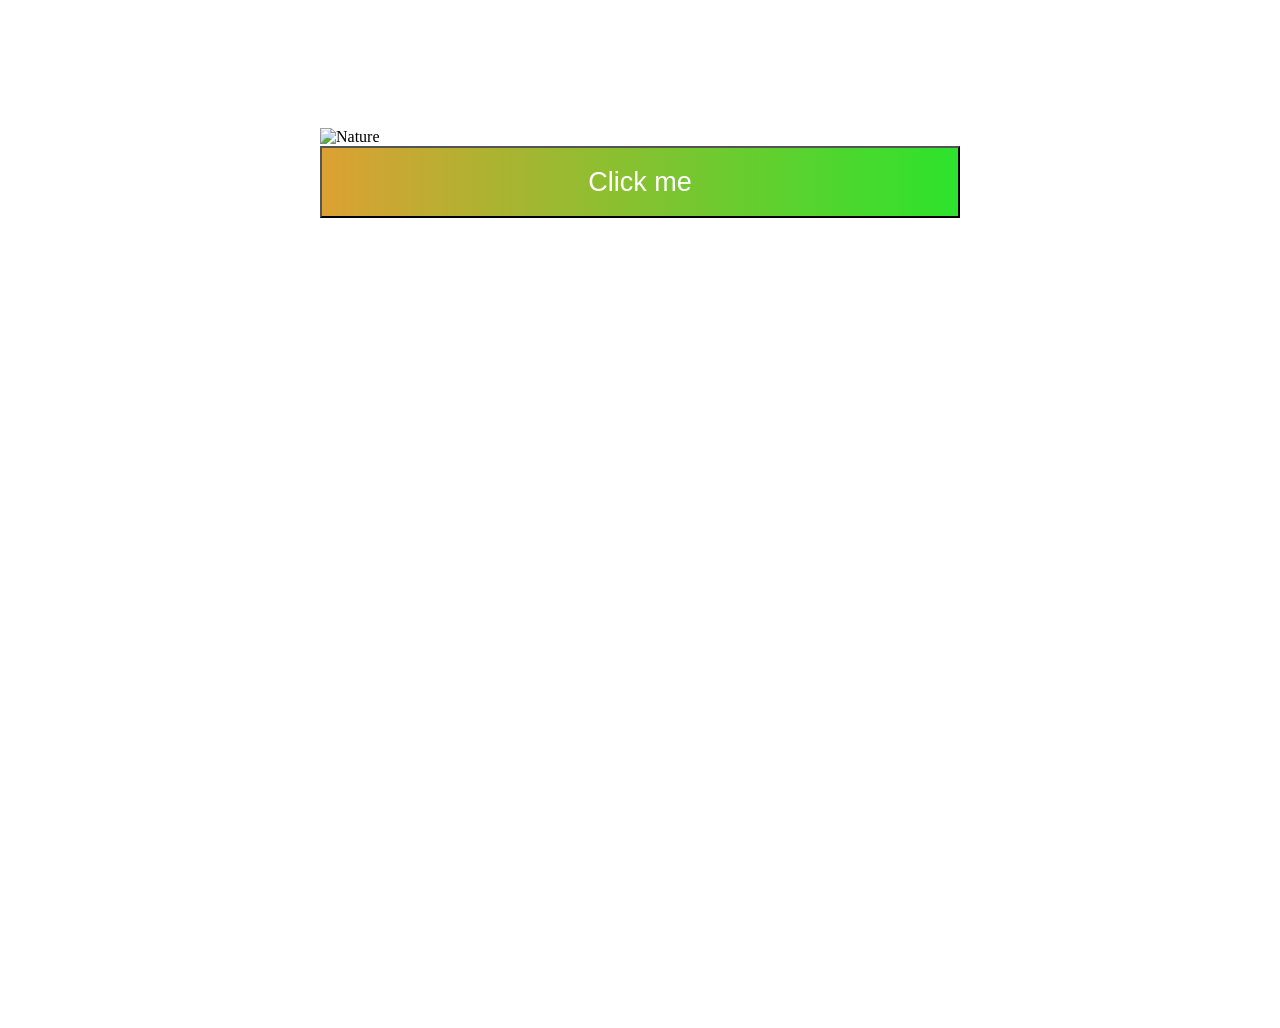
==== index.html @ 2e07361d "Add files via upload" ====
<!DOCTYPE html>
<html lang="en">
<head>
    <meta charset="UTF-8">
    <meta name="viewport" content="width=device-width, initial-scale=1.0">
    <title>Document</title>
    <link rel="stylesheet" href="style.css">
</head>
<body>
    <div class="image">
        <img src="nature.jpg" alt="Nature">
        <button>Click me</button>

    </div>
</body>
</html>
---- style.css ----
*{
    margin: 0;
    padding: 0;
    box-sizing: border-box;
}
body{
    width: 100vw;
    height: 100vh;
    margin: 0;
}
.image{
    margin-left: 25%;
    margin-right: 25%;
    margin-bottom: 10%;
    margin-top: 10%;

}
.image img{
    width: 100%;
}
button{
    background: linear-gradient(to right, rgb(220, 161, 51), rgb(45, 227, 45));
    color: white;
    font-size: 3vh;
    width: 100%;
    height: 8vh;
}
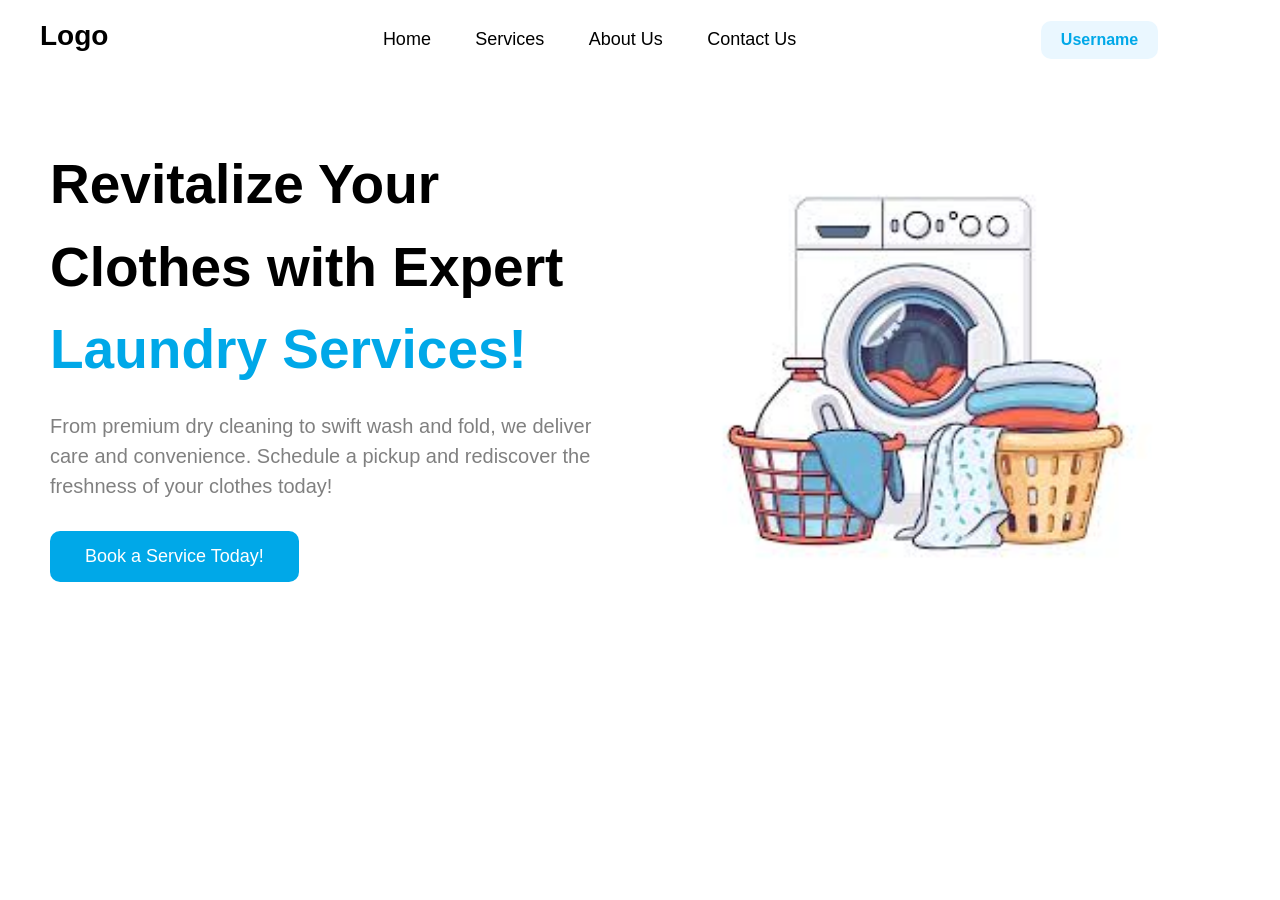
==== commit c60adaa1: "Add files via upload" ====
--- a/index.html
+++ b/index.html
@@ -1,16 +1,51 @@
 <!DOCTYPE html>
-<html lang="en">
+<html>
 <head>
-    <meta charset="UTF-8">
-    <meta name="viewport" content="width=device-width, initial-scale=1.0">
-    <title>Document</title>
+    <title>Laundry Service</title>
     <link rel="stylesheet" href="style.css">
 </head>
 <body>
-    <div class="image">
-        <img src="nature.jpg" alt="Nature">
-        <button>Click me</button>
+
+    
+    <div class="navbar">
+
+        <div class="logo">Logo</div>
+
+        <ul class="menu">
+            <li><a href="#">Home</a></li>
+            <li><a href="#">Services</a></li>
+            <li><a href="#">About Us</a></li>
+            <li><a href="#">Contact Us</a></li>
+        </ul>
+
+        <div class="username">Username</div>
 
     </div>
+
+    
+    <div class="hero">
+
+        <div class="left">
+            <h1>
+                Revitalize Your <br>
+                Clothes with Expert <br>
+                <span>Laundry Services!</span>
+            </h1>
+
+            <p>
+                From premium dry cleaning to swift wash and fold,
+                we deliver care and convenience. Schedule a pickup
+                and rediscover the freshness of your clothes today!
+            </p>
+
+            <button>Book a Service Today!</button>
+        </div>
+
+        <div class="right">
+            <img src="image.jpg" alt="Laundry Image">
+        </div>
+
+    </div>
+
 </body>
 </html>
--- a/style.css
+++ b/style.css
@@ -1,27 +1,96 @@
 *{
-    margin: 0;
-    padding: 0;
-    box-sizing: border-box;
+    margin:0;
+    padding:0;
+    box-sizing:border-box;
+    font-family:Arial, sans-serif;
 }
-body{
-    width: 100vw;
-    height: 100vh;
-    margin: 0;
+
+
+.navbar{
+    width:100%;
+    padding:20px 40px;
 }
-.image{
-    margin-left: 25%;
-    margin-right: 25%;
-    margin-bottom: 10%;
-    margin-top: 10%;
 
+.logo{
+    display:inline-block;
+    font-size:28px;
+    font-weight:bold;
 }
-.image img{
-    width: 100%;
+
+.menu{
+    display:inline-block;
+    margin-left:250px;
 }
-button{
-    background: linear-gradient(to right, rgb(220, 161, 51), rgb(45, 227, 45));
-    color: white;
-    font-size: 3vh;
-    width: 100%;
-    height: 8vh;
+
+.menu li{
+    display:inline-block;
+    margin:0 20px;
+}
+
+.menu li a{
+    text-decoration:none;
+    color:black;
+    font-size:18px;
+    
+}
+.menu > li > a:hover{
+    color: blue;
+}
+
+
+.username{
+    display:inline-block;
+    margin-left:220px;
+    background:#eaf7ff;
+    padding:10px 20px;
+    border-radius:10px;
+    color:#00a8e8;
+    font-weight:bold;
+}
+
+
+.hero{
+    width:100%;
+    height:85vh;
+    padding:50px;
+}
+
+.left,.right{
+    display:inline-block;
+    width:49%;
+    vertical-align:middle;
+}
+
+.left h1{
+    font-size:55px;
+    line-height:1.5;
+}
+
+.left span{
+    color:#00a8e8;
+}
+
+.left p{
+    margin-top:20px;
+    color:gray;
+    font-size:20px;
+    line-height:1.5;
+}
+
+.left button{
+    margin-top:30px;
+    padding:15px 35px;
+    background:#00a8e8;
+    color:white;
+    border:none;
+    border-radius:10px;
+    font-size:18px;
+}
+
+.right{
+    text-align:center;
+}
+
+.right img{
+    width:80%;
 }
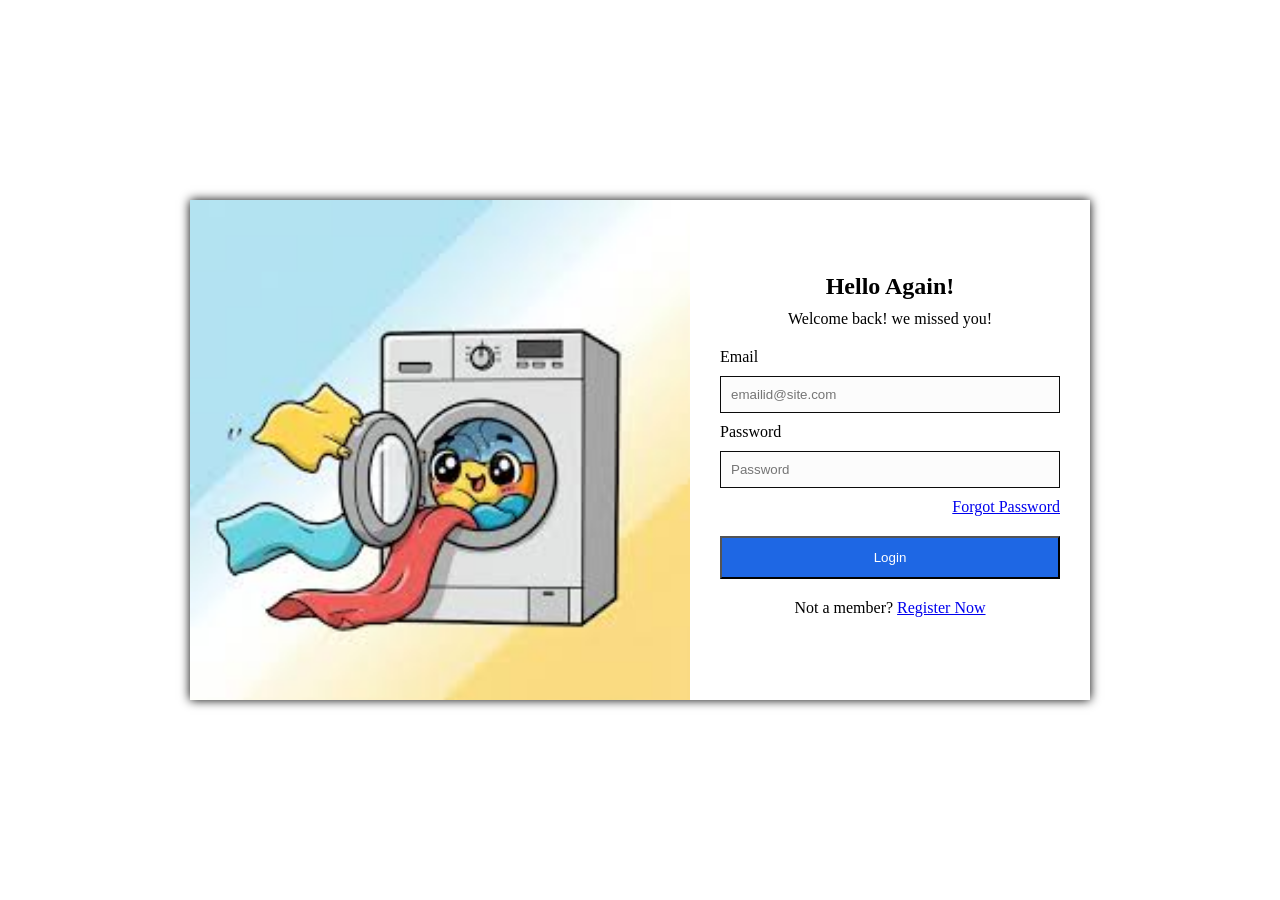
==== commit b5594dff: "Add files via upload" ====
--- a/index.html
+++ b/index.html
@@ -1,51 +1,29 @@
 <!DOCTYPE html>
-<html>
+<html lang="en">
 <head>
-    <title>Laundry Service</title>
+    <meta charset="UTF-8">
+    <meta name="viewport" content="width=device-width, initial-scale=1.0">
+    <title>Laudry Mart</title>
     <link rel="stylesheet" href="style.css">
 </head>
 <body>
-
-    
-    <div class="navbar">
-
-        <div class="logo">Logo</div>
-
-        <ul class="menu">
-            <li><a href="#">Home</a></li>
-            <li><a href="#">Services</a></li>
-            <li><a href="#">About Us</a></li>
-            <li><a href="#">Contact Us</a></li>
-        </ul>
-
-        <div class="username">Username</div>
-
+    <div class="container">
+        <div class="left">
+            <img src="[data-uri]" alt="Washing-Machine">
+        </div>
+        <div class="right">
+            <h2>Hello Again!</h2>
+            <p>Welcome back! we missed you!</p>
+            
+            <label>Email</label>
+            <input type="email" name="email" placeholder="emailid@site.com">
+            <label>Password</label>
+            <input type="password" name="password" placeholder="Password">
+            <a href="#">Forgot Password</a>
+            <button>Login</button>
+            <p>Not a member? <a href="#">Register Now</a></p>
+        
+        </div>
     </div>
-
-    
-    <div class="hero">
-
-        <div class="left">
-            <h1>
-                Revitalize Your <br>
-                Clothes with Expert <br>
-                <span>Laundry Services!</span>
-            </h1>
-
-            <p>
-                From premium dry cleaning to swift wash and fold,
-                we deliver care and convenience. Schedule a pickup
-                and rediscover the freshness of your clothes today!
-            </p>
-
-            <button>Book a Service Today!</button>
-        </div>
-
-        <div class="right">
-            <img src="image.jpg" alt="Laundry Image">
-        </div>
-
-    </div>
-
 </body>
 </html>
--- a/style.css
+++ b/style.css
@@ -2,95 +2,77 @@
     margin:0;
     padding:0;
     box-sizing:border-box;
-    font-family:Arial, sans-serif;
+    
 }
 
-
-.navbar{
-    width:100%;
-    padding:20px 40px;
+body{
+    height: 100vh;
+    display: flex;
+    justify-content: center;
+    align-items: center;
+    font-size: 10;
 }
 
-.logo{
-    display:inline-block;
-    font-size:28px;
-    font-weight:bold;
+.container{
+    width: 900px;
+    height: 500px;
+    display: flex;
+    box-shadow: 0 0 10px;
 }
 
-.menu{
-    display:inline-block;
-    margin-left:250px;
+.left{
+    flex: 1;
+    display: flex;
+    justify-content: center;
+    align-items: center;
 }
-
-.menu li{
-    display:inline-block;
-    margin:0 20px;
-}
-
-.menu li a{
-    text-decoration:none;
-    color:black;
-    font-size:18px;
-    
-}
-.menu > li > a:hover{
-    color: blue;
-}
-
-
-.username{
-    display:inline-block;
-    margin-left:220px;
-    background:#eaf7ff;
-    padding:10px 20px;
-    border-radius:10px;
-    color:#00a8e8;
-    font-weight:bold;
-}
-
-
-.hero{
-    width:100%;
-    height:85vh;
-    padding:50px;
-}
-
-.left,.right{
-    display:inline-block;
-    width:49%;
-    vertical-align:middle;
-}
-
-.left h1{
-    font-size:55px;
-    line-height:1.5;
-}
-
-.left span{
-    color:#00a8e8;
-}
-
-.left p{
-    margin-top:20px;
-    color:gray;
-    font-size:20px;
-    line-height:1.5;
-}
-
-.left button{
-    margin-top:30px;
-    padding:15px 35px;
-    background:#00a8e8;
-    color:white;
-    border:none;
-    border-radius:10px;
-    font-size:18px;
+.left img{
+    width: 500px;
 }
 
 .right{
-    text-align:center;
+
+    flex: 1;
+    display: flex;
+    flex-direction: column;
+    justify-content: center;
+    padding: 30px;
+    gap: 10px;
+
 }
 
-.right img{
-    width:80%;
-}+.right h2{
+    text-align: center;
+}
+
+.right p{
+    text-align: center;
+    
+    margin-bottom: 10px;
+}
+
+.right a{
+    text-align: right;
+    font-size: 1;
+
+}
+
+input{
+    padding: 10px;
+    background: rgba(251, 251, 251, 0.683);
+    border: 1px solid rgb(11, 11, 11);
+    
+}
+
+button{
+    padding: 12px;
+    background: rgb(30, 103, 228);
+    color: white;
+    cursor: pointer;
+    margin-top: 10px;
+    margin-bottom: 10px;
+}
+
+button:hover{
+    background: green;
+}
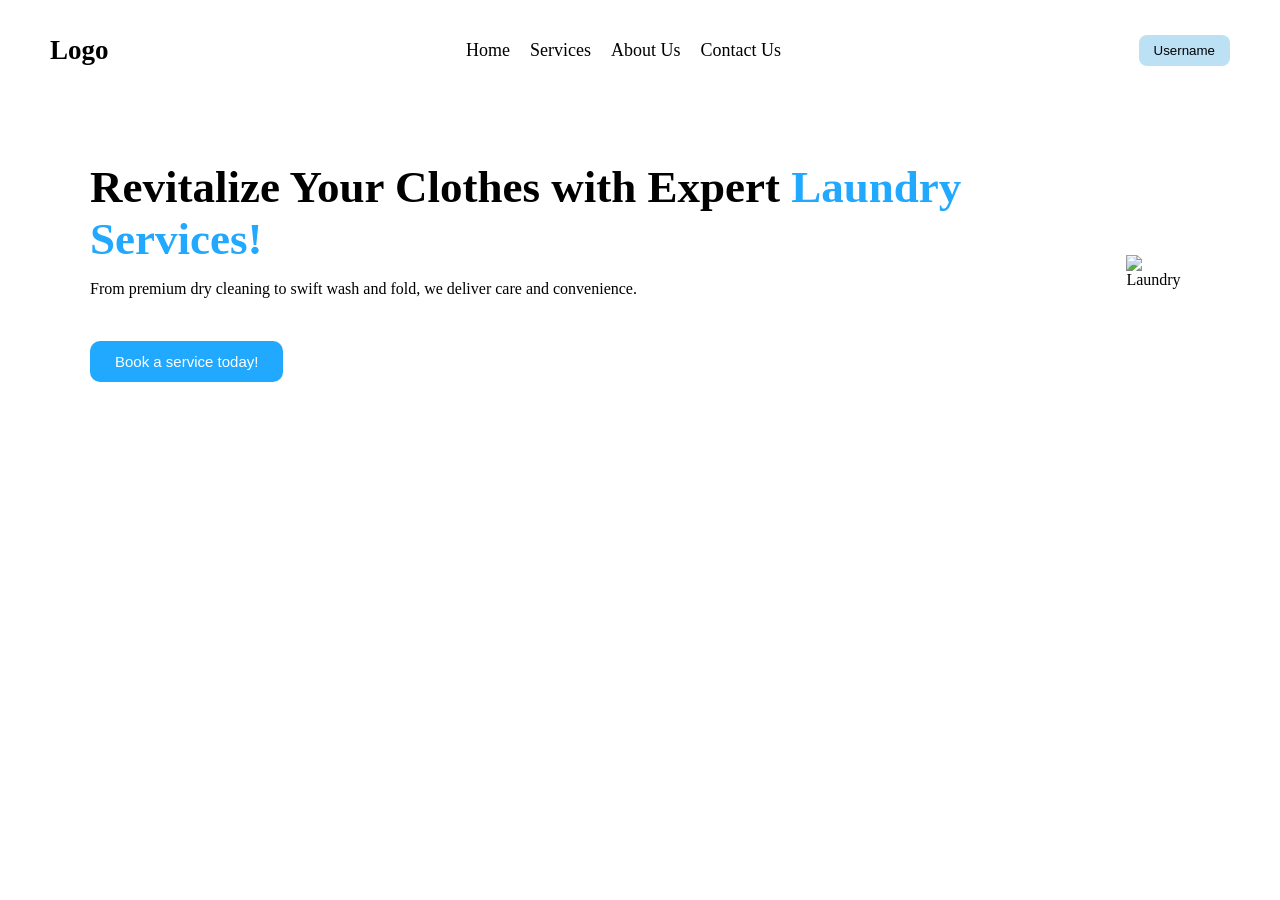
==== commit b5e9b3ca: "Add files via upload" ====
--- a/index.html
+++ b/index.html
@@ -1,29 +1,45 @@
 <!DOCTYPE html>
-<html lang="en">
+<html>
 <head>
     <meta charset="UTF-8">
     <meta name="viewport" content="width=device-width, initial-scale=1.0">
-    <title>Laudry Mart</title>
+    <title>Laundry Service</title>
     <link rel="stylesheet" href="style.css">
 </head>
 <body>
-    <div class="container">
-        <div class="left">
-            <img src="[data-uri]" alt="Washing-Machine">
+
+    <nav>
+        <h2 class="logo">Logo</h2>
+
+        <ul class="links">
+            <li>Home</li>
+            <li>Services</li>
+            <li>About Us</li>
+            <li>Contact Us</li>
+        </ul>
+
+        <button class="username">Username</button>
+    </nav>
+
+    <div class="hero">
+        <div class="content">
+            <h1>
+                Revitalize Your Clothes with Expert
+                <span>Laundry Services!</span>
+            </h1>
+
+            <p>
+                From premium dry cleaning to swift wash and fold,
+                we deliver care and convenience.
+            </p>
+
+            <button>Book a service today!</button>
         </div>
-        <div class="right">
-            <h2>Hello Again!</h2>
-            <p>Welcome back! we missed you!</p>
-            
-            <label>Email</label>
-            <input type="email" name="email" placeholder="emailid@site.com">
-            <label>Password</label>
-            <input type="password" name="password" placeholder="Password">
-            <a href="#">Forgot Password</a>
-            <button>Login</button>
-            <p>Not a member? <a href="#">Register Now</a></p>
-        
+
+        <div class="image">
+            <img src="https://encrypted-tbn0.gstatic.com/images?q=tbn:ANd9GcQFMHuHh0icDfjbWuQMFrKhML9YIeUyyS60_Q&s" alt="Laundry">
         </div>
     </div>
+
 </body>
 </html>
--- a/style.css
+++ b/style.css
@@ -2,77 +2,146 @@
     margin:0;
     padding:0;
     box-sizing:border-box;
+}
+
+body{
+    padding:20px;
     
 }
 
-body{
-    height: 100vh;
-    display: flex;
-    justify-content: center;
-    align-items: center;
-    font-size: 10;
+
+nav{
+    display:flex;
+    
+    justify-content:space-between;
+    align-items:center;
+    padding:15px 30px;
+    font-size: large;
 }
 
-.container{
-    width: 900px;
-    height: 500px;
-    display: flex;
-    box-shadow: 0 0 10px;
+.links{
+    display:flex;
+    list-style:none;
+    gap:20px;
 }
 
-.left{
-    flex: 1;
-    display: flex;
-    justify-content: center;
-    align-items: center;
-}
-.left img{
-    width: 500px;
+.username{
+    padding:8px 15px;
+    border:none;
+    background:#bce1f4;
+    border-radius:8px;
 }
 
-.right{
 
-    flex: 1;
-    display: flex;
-    flex-direction: column;
-    justify-content: center;
-    padding: 30px;
-    gap: 10px;
 
+.hero{
+    display:flex;
+    justify-content:space-between;
+    align-items:center;
+    padding:80px 70px;
+    gap: 40px;
 }
 
-.right h2{
-    text-align: center;
+.content{
+    width:100%;
 }
 
-.right p{
-    text-align: center;
-    
-    margin-bottom: 10px;
+.content h1{
+    font-size:45px;
 }
 
-.right a{
-    text-align: right;
-    font-size: 1;
-
+.content span{
+    color:#21a8ff;
 }
 
-input{
-    padding: 10px;
-    background: rgba(251, 251, 251, 0.683);
-    border: 1px solid rgb(11, 11, 11);
-    
+.content p{
+    margin:15px 0;
 }
 
-button{
-    padding: 12px;
-    background: rgb(30, 103, 228);
-    color: white;
-    cursor: pointer;
-    margin-top: 10px;
-    margin-bottom: 10px;
+.content button{
+    display: inline-block;
+    padding:12px 25px;
+    border:none;
+    background:#21a8ff;
+    color:white;
+    border-radius:10px;
+    font-size: 15px;
+    margin-top: 28px;
 }
 
-button:hover{
-    background: green;
+.image img{
+    width:350px;
+    max-width: 100%;
 }
+
+@media (max-width: 768px){
+
+    .logo{
+        font-size:22px;
+    }
+
+    .links{
+        gap:15px;
+        font-size:14px;
+    }
+
+    .username{
+        font-size:12px;
+    }
+
+    .hero{
+        padding:40px 30px;
+    }
+
+    .content h1{
+        font-size:32px;
+    }
+
+    .content p{
+        font-size:14px;
+    }
+
+    .image img{
+        width:280px;
+    }
+}
+
+@media (max-width:600px){
+
+    .links{
+        display:none;
+    }
+
+    .hero{
+        flex-direction:column;
+        align-items:flex-start;
+        padding:30px 20px;
+    }
+
+    .content{
+        width:100%;
+    }
+
+    .content h1{
+        font-size:26px;
+    }
+
+    .content p{
+        font-size:14px;
+    }
+
+    .content button{
+        width:auto;
+        font-size:14px;
+    }
+
+    .image{
+        width:100%;
+        display:flex;
+        justify-content:center;
+    }
+
+    .image img{
+        width:260px;
+    }
+}
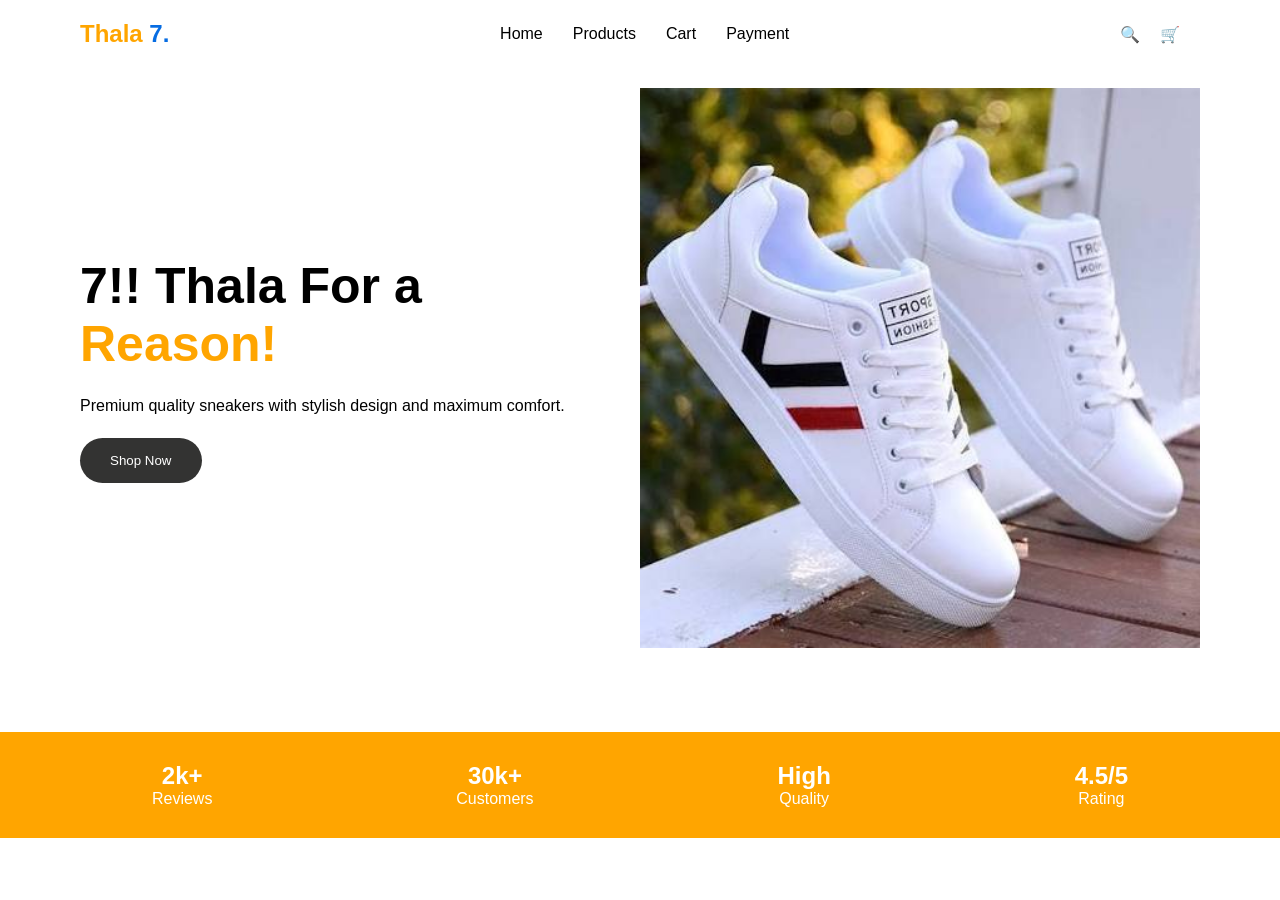
==== commit 49b6e9b1: "Add files via upload" ====
--- a/index.html
+++ b/index.html
@@ -1,45 +1,77 @@
 <!DOCTYPE html>
-<html>
+<html lang="en">
 <head>
     <meta charset="UTF-8">
     <meta name="viewport" content="width=device-width, initial-scale=1.0">
-    <title>Laundry Service</title>
+    <title>Thala7SneakerStore</title>
     <link rel="stylesheet" href="style.css">
 </head>
 <body>
+    <header>
+        <nav class="navbar">
+            <div class="logo">
+                <h2>Thala <span>7.</span></h2>
+            </div>
 
-    <nav>
-        <h2 class="logo">Logo</h2>
+            <ul class="menu">
+                <li><a href="index.html">Home</a></li>
+                <li><a href="product.html">Products</a></li>
+                <li><a href="cart.html">Cart</a></li>
+                <li><a href="payment.html">Payment</a></li>
+            </ul>
 
-        <ul class="links">
-            <li>Home</li>
-            <li>Services</li>
-            <li>About Us</li>
-            <li>Contact Us</li>
-        </ul>
+            <div class="icons">
+                <span>🔍</span>
+                <span>🛒</span>
+                <img src="images/profile.png" alt="">
+            </div>
+        </nav>
+    </header>
 
-        <button class="username">Username</button>
-    </nav>
+    <section class="hero">
 
-    <div class="hero">
-        <div class="content">
-            <h1>
-                Revitalize Your Clothes with Expert
-                <span>Laundry Services!</span>
-            </h1>
+        <div class="hero-left">
+            <h1>7!! Thala For a <span>Reason!</span></h1>
 
             <p>
-                From premium dry cleaning to swift wash and fold,
-                we deliver care and convenience.
+                Premium quality sneakers with
+                stylish design and maximum comfort.
             </p>
 
-            <button>Book a service today!</button>
+            
+            <a href="product.html">
+                <button>Shop Now</button>
+            </a>
         </div>
 
-        <div class="image">
-            <img src="https://encrypted-tbn0.gstatic.com/images?q=tbn:ANd9GcQFMHuHh0icDfjbWuQMFrKhML9YIeUyyS60_Q&s" alt="Laundry">
+        <div class="hero-right">
+            <img src="images/shoes.jpg">
         </div>
-    </div>
 
+    </section>
+
+    <section class="services">
+
+        <div class="box">
+            <h2>2k+</h2>
+            <p>Reviews</p>
+        </div>
+
+        <div class="box">
+            <h2>30k+</h2>
+            <p>Customers</p>
+        </div>
+
+        <div class="box">
+            <h2>High</h2>
+            <p>Quality</p>
+        </div>
+
+        <div class="box">
+            <h2>4.5/5</h2>
+            <p>Rating</p>
+        </div>
+
+    </section>
 </body>
 </html>
--- a/style.css
+++ b/style.css
@@ -2,146 +2,281 @@
     margin:0;
     padding:0;
     box-sizing:border-box;
-}
-
-body{
-    padding:20px;
+    font-family:Arial, sans-serif;
+}
+
+.navbar{
+    display:flex;
+    justify-content:space-between;
+    align-items:center;
+    padding:20px 80px;
+}
+
+.logo{
+    color: orange;
+}
+
+.logo span{
+    color: rgb(6, 108, 226);
+}
+
+.menu{
+    display:flex;
+    list-style:none;
+    gap:30px;
+}
+
+.menu a{
+    text-decoration:none;
+    color:black;
+}
+
+.icons{
+    display:flex;
+    align-items:center;
+    gap:20px;
+}
+
+.icons img{
+    height:25px;
+    border-radius:50%;
+}
+
+.hero{
+    display:flex;
+    justify-content:space-between;
+    align-items:center;
+    padding:80px;
+    padding-top: 20px;
+}
+
+.hero-left{
+    width:45%;
+}
+
+.hero-left h1{
+    font-size:50px;
+    margin-bottom:20px;
+}
+
+.hero-left p{
+    margin-bottom:20px;
+    line-height:1.6;
+}
+
+.hero-left span{
+    color: orange;
+}
+
+.hero-left button{
+    padding:15px 30px;
+    border:none;
+    background:rgb(51, 51, 50);
+    color:white;
+    border-radius:30px;
+    cursor:pointer;
+}
+
+.hero-right{
+    width:50%;
+}
+
+.hero-right img{
+    width:100%;
+}
+
+.services{
+    background:orange;
+    color:white;
+
+    display:flex;
+    justify-content:space-around;
+    align-items:center;
+
+    padding:30px;
+}
+
+.box{
+    text-align:center;
+}
+
+.product{
+    display:flex;
+    gap:50px;
+    padding:50px;
+}
+
+.product-image{
+    width:35%;
+    padding: 50px;
+}
+
+.product-image img{
+    width:100%;
+}
+
+.product-details{
+    padding-top: 80px;
+    width:50%;
+}
+
+.product-details ul{
+    display: flex;
+    list-style: none;
+    gap: 10px;
+}
+
+.product-details h1{
+    margin-bottom:20px;
+}
+
+.product-details p{
+    margin-bottom:20px;
+}
+
+.product-details h2{
+    color:orange;
+    margin-bottom:20px;
+}
+
+.product-details h3{
+    color: green;
+    margin-bottom: 20px;
+    padding-left: 10px;
+}
+
+.product-details span{
+    color: gray;
+    font-size: smaller;
+}
+
+.product-details button{
+    background:orange;
+    color:white;
+    border:none;
+    padding:15px 70px;
+}
+
+.gallery{
+    display:flex;
+    gap:20px;
+    overflow-x:auto;
+    padding:30px 50px;
+    padding-left: 70px;
+}
+
+.gallery img{
+    width:150px;
+    border:1px solid #ddd;
+}
+
+.cart-container{
+    display:flex;
+    justify-content:space-between;
+    gap:40px;
+    padding:50px;
+}
+
+.cart-left{
+    flex:2;
+}
+
+.cart-right{
+    flex:1;
+    background:white;
+    padding:25px;
+    border-radius:15px;
+    box-shadow:0 4px 15px rgba(0,0,0,.1);
+    height:fit-content;
+}
+
+table{
+    width:100%;
+    border-collapse:collapse;
+}
+
+th,td{
+    padding:15px;
+    border-bottom:1px solid #ddd;
+}
+
+.cart-right input{
+    width:100%;
+    padding:12px;
+    margin-bottom:15px;
+}
+
+.cart-right button{
+    width:100%;
+    padding:12px;
+    margin: 10px;
+    background:orange;
+    color:white;
+    border:none;
+}
+
+.payment-page{
+    display:flex;
+    gap:50px;
+    padding:50px;
+}
+
+.summary{
+    padding: 10px;
+    padding-top: 30px;
+    padding-bottom: 30px;
+
+}
+
+.summary p{
+    padding: 10px;
+    align-items: left;
+}
+
+.summary span{
     
-}
-
-
-nav{
-    display:flex;
-    
-    justify-content:space-between;
-    align-items:center;
-    padding:15px 30px;
-    font-size: large;
-}
-
-.links{
-    display:flex;
-    list-style:none;
-    gap:20px;
-}
-
-.username{
-    padding:8px 15px;
-    border:none;
-    background:#bce1f4;
-    border-radius:8px;
-}
-
-
-
-.hero{
-    display:flex;
-    justify-content:space-between;
-    align-items:center;
-    padding:80px 70px;
-    gap: 40px;
-}
-
-.content{
-    width:100%;
-}
-
-.content h1{
-    font-size:45px;
-}
-
-.content span{
-    color:#21a8ff;
-}
-
-.content p{
-    margin:15px 0;
-}
-
-.content button{
-    display: inline-block;
-    padding:12px 25px;
-    border:none;
-    background:#21a8ff;
-    color:white;
-    border-radius:10px;
-    font-size: 15px;
-    margin-top: 28px;
-}
-
-.image img{
-    width:350px;
-    max-width: 100%;
-}
-
-@media (max-width: 768px){
-
-    .logo{
-        font-size:22px;
-    }
-
-    .links{
-        gap:15px;
-        font-size:14px;
-    }
-
-    .username{
-        font-size:12px;
-    }
-
-    .hero{
-        padding:40px 30px;
-    }
-
-    .content h1{
-        font-size:32px;
-    }
-
-    .content p{
-        font-size:14px;
-    }
-
-    .image img{
-        width:280px;
-    }
-}
-
-@media (max-width:600px){
-
-    .links{
-        display:none;
-    }
-
-    .hero{
-        flex-direction:column;
-        align-items:flex-start;
-        padding:30px 20px;
-    }
-
-    .content{
-        width:100%;
-    }
-
-    .content h1{
-        font-size:26px;
-    }
-
-    .content p{
-        font-size:14px;
-    }
-
-    .content button{
-        width:auto;
-        font-size:14px;
-    }
-
-    .image{
-        width:100%;
-        display:flex;
-        justify-content:center;
-    }
-
-    .image img{
-        width:260px;
-    }
-}
+    align-items: right;
+}
+
+.checkout,
+.order-summary{
+    flex:1;
+    padding:30px;
+    box-shadow:0 0 10px rgba(0,0,0,.1);
+}
+
+.order-summary h2{
+    padding: 10px;
+}
+
+.order-summary p{
+    padding: 10px;
+    padding-bottom: 30px;
+}
+
+.checkout input{
+    width:100%;
+    padding:12px;
+    margin:10px 0;
+}
+
+.payment-options{
+    display:flex;
+    gap:10px;
+    margin:20px 0;
+}
+
+.payment-options button,
+.order-summary button{
+    background:orange;
+    color:white;
+    border:none;
+    padding:12px 20px;
+    cursor:pointer;
+}
+
+.continue{
+    text-decoration:none;
+    color:black;
+    font-weight:bold;
+}
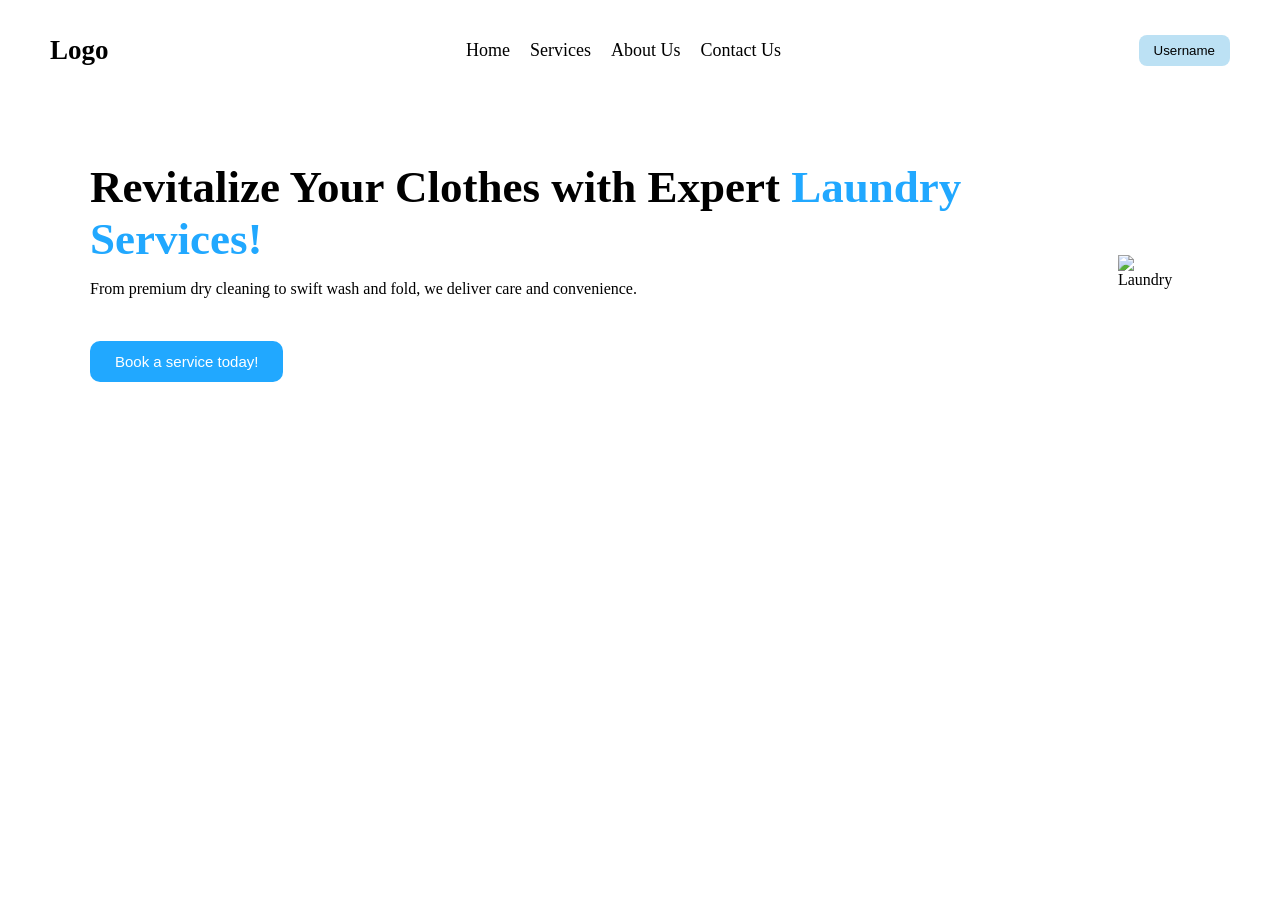
==== commit 82702ba6: "Add files via upload" ====
--- a/index.html
+++ b/index.html
@@ -1,77 +1,58 @@
 <!DOCTYPE html>
-<html lang="en">
+<html>
 <head>
     <meta charset="UTF-8">
     <meta name="viewport" content="width=device-width, initial-scale=1.0">
-    <title>Thala7SneakerStore</title>
+    <title>Laundry Service</title>
     <link rel="stylesheet" href="style.css">
 </head>
 <body>
-    <header>
-        <nav class="navbar">
-            <div class="logo">
-                <h2>Thala <span>7.</span></h2>
+
+    <nav>
+        <h2 class="logo">Logo</h2>
+
+        <ul class="links">
+            <li>Home</li>
+            <li>Services</li>
+            <li>About Us</li>
+            <li>Contact Us</li>
+        </ul>
+
+        <button class="username">Username</button>
+        
+
+        <div class="menu-container">
+            <button class="menu-btn">☰</button>
+
+            <div class="menu-list">
+                <a href="#">Home</a>
+                <a href="#">Services</a>
+                <a href="#">About Us</a>
+                <a href="#">Contact Us</a>
             </div>
+        </div>
 
-            <ul class="menu">
-                <li><a href="index.html">Home</a></li>
-                <li><a href="product.html">Products</a></li>
-                <li><a href="cart.html">Cart</a></li>
-                <li><a href="payment.html">Payment</a></li>
-            </ul>
+    </nav>
 
-            <div class="icons">
-                <span>🔍</span>
-                <span>🛒</span>
-                <img src="images/profile.png" alt="">
-            </div>
-        </nav>
-    </header>
-
-    <section class="hero">
-
-        <div class="hero-left">
-            <h1>7!! Thala For a <span>Reason!</span></h1>
+    <div class="hero">
+        <div class="content">
+            <h1>
+                Revitalize Your Clothes with Expert
+                <span>Laundry Services!</span>
+            </h1>
 
             <p>
-                Premium quality sneakers with
-                stylish design and maximum comfort.
+                From premium dry cleaning to swift wash and fold,
+                we deliver care and convenience.
             </p>
 
-            
-            <a href="product.html">
-                <button>Shop Now</button>
-            </a>
+            <button>Book a service today!</button>
         </div>
 
-        <div class="hero-right">
-            <img src="images/shoes.jpg">
+        <div class="image">
+            <img src="https://encrypted-tbn0.gstatic.com/images?q=tbn:ANd9GcQFMHuHh0icDfjbWuQMFrKhML9YIeUyyS60_Q&s" alt="Laundry">
         </div>
+    </div>
 
-    </section>
-
-    <section class="services">
-
-        <div class="box">
-            <h2>2k+</h2>
-            <p>Reviews</p>
-        </div>
-
-        <div class="box">
-            <h2>30k+</h2>
-            <p>Customers</p>
-        </div>
-
-        <div class="box">
-            <h2>High</h2>
-            <p>Quality</p>
-        </div>
-
-        <div class="box">
-            <h2>4.5/5</h2>
-            <p>Rating</p>
-        </div>
-
-    </section>
 </body>
 </html>
--- a/style.css
+++ b/style.css
@@ -2,281 +2,224 @@
     margin:0;
     padding:0;
     box-sizing:border-box;
-    font-family:Arial, sans-serif;
-}
-
-.navbar{
+}
+
+body{
+    padding:20px;
+    
+}
+
+
+nav{
     display:flex;
+    
     justify-content:space-between;
     align-items:center;
-    padding:20px 80px;
-}
-
-.logo{
-    color: orange;
-}
-
-.logo span{
-    color: rgb(6, 108, 226);
-}
-
-.menu{
+    padding:15px 30px;
+    font-size: large;
+}
+
+.menu-container{
+    display:none;
+    position:relative;
+}
+
+.menu-btn{
+    border:none;
+    background:none;
+    font-size:25px;
+    cursor:pointer;
+}
+
+.menu-list{
+    display:none;
+    position:fixed;
+    top:40px;
+    right:0;
+    width:50%;
+    height: 100vh;
+    background:black;
+
+    flex-direction:column;
+    justify-content:center;
+    align-items: center;
+    gap: 10px;
+}
+
+.menu-list a{
+    color:white;
+    text-decoration:none;
+    padding:15px;
+}
+
+.links{
     display:flex;
     list-style:none;
-    gap:30px;
-}
-
-.menu a{
-    text-decoration:none;
-    color:black;
-}
-
-.icons{
-    display:flex;
-    align-items:center;
     gap:20px;
 }
 
-.icons img{
-    height:25px;
-    border-radius:50%;
+.username{
+    padding:8px 15px;
+    border:none;
+    background:#bce1f4;
+    border-radius:8px;
 }
 
 .hero{
     display:flex;
     justify-content:space-between;
     align-items:center;
-    padding:80px;
-    padding-top: 20px;
-}
-
-.hero-left{
-    width:45%;
-}
-
-.hero-left h1{
-    font-size:50px;
-    margin-bottom:20px;
-}
-
-.hero-left p{
-    margin-bottom:20px;
-    line-height:1.6;
-}
-
-.hero-left span{
-    color: orange;
-}
-
-.hero-left button{
-    padding:15px 30px;
+    padding:80px 70px;
+    gap: 40px;
+}
+
+.content{
+    width:100%;
+}
+
+.content h1{
+    font-size:45px;
+}
+
+.content span{
+    color:#21a8ff;
+}
+
+.content p{
+    margin:15px 0;
+}
+
+.content button{
+    display: inline-block;
+    padding:12px 25px;
     border:none;
-    background:rgb(51, 51, 50);
+    background:#21a8ff;
     color:white;
-    border-radius:30px;
-    cursor:pointer;
-}
-
-.hero-right{
-    width:50%;
-}
-
-.hero-right img{
-    width:100%;
-}
-
-.services{
-    background:orange;
-    color:white;
-
-    display:flex;
-    justify-content:space-around;
-    align-items:center;
-
-    padding:30px;
-}
-
-.box{
-    text-align:center;
-}
-
-.product{
-    display:flex;
-    gap:50px;
-    padding:50px;
-}
-
-.product-image{
-    width:35%;
-    padding: 50px;
-}
-
-.product-image img{
-    width:100%;
-}
-
-.product-details{
-    padding-top: 80px;
-    width:50%;
-}
-
-.product-details ul{
-    display: flex;
-    list-style: none;
-    gap: 10px;
-}
-
-.product-details h1{
-    margin-bottom:20px;
-}
-
-.product-details p{
-    margin-bottom:20px;
-}
-
-.product-details h2{
-    color:orange;
-    margin-bottom:20px;
-}
-
-.product-details h3{
-    color: green;
-    margin-bottom: 20px;
-    padding-left: 10px;
-}
-
-.product-details span{
-    color: gray;
-    font-size: smaller;
-}
-
-.product-details button{
-    background:orange;
-    color:white;
-    border:none;
-    padding:15px 70px;
-}
-
-.gallery{
-    display:flex;
-    gap:20px;
-    overflow-x:auto;
-    padding:30px 50px;
-    padding-left: 70px;
-}
-
-.gallery img{
-    width:150px;
-    border:1px solid #ddd;
-}
-
-.cart-container{
-    display:flex;
-    justify-content:space-between;
-    gap:40px;
-    padding:50px;
-}
-
-.cart-left{
-    flex:2;
-}
-
-.cart-right{
-    flex:1;
-    background:white;
-    padding:25px;
-    border-radius:15px;
-    box-shadow:0 4px 15px rgba(0,0,0,.1);
-    height:fit-content;
-}
-
-table{
-    width:100%;
-    border-collapse:collapse;
-}
-
-th,td{
-    padding:15px;
-    border-bottom:1px solid #ddd;
-}
-
-.cart-right input{
-    width:100%;
-    padding:12px;
-    margin-bottom:15px;
-}
-
-.cart-right button{
-    width:100%;
-    padding:12px;
-    margin: 10px;
-    background:orange;
-    color:white;
-    border:none;
-}
-
-.payment-page{
-    display:flex;
-    gap:50px;
-    padding:50px;
-}
-
-.summary{
-    padding: 10px;
-    padding-top: 30px;
-    padding-bottom: 30px;
-
-}
-
-.summary p{
-    padding: 10px;
-    align-items: left;
-}
-
-.summary span{
-    
-    align-items: right;
-}
-
-.checkout,
-.order-summary{
-    flex:1;
-    padding:30px;
-    box-shadow:0 0 10px rgba(0,0,0,.1);
-}
-
-.order-summary h2{
-    padding: 10px;
-}
-
-.order-summary p{
-    padding: 10px;
-    padding-bottom: 30px;
-}
-
-.checkout input{
-    width:100%;
-    padding:12px;
-    margin:10px 0;
-}
-
-.payment-options{
-    display:flex;
-    gap:10px;
-    margin:20px 0;
-}
-
-.payment-options button,
-.order-summary button{
-    background:orange;
-    color:white;
-    border:none;
-    padding:12px 20px;
-    cursor:pointer;
-}
-
-.continue{
-    text-decoration:none;
-    color:black;
-    font-weight:bold;
-}+    border-radius:10px;
+    font-size: 15px;
+    margin-top: 28px;
+    transition: 3sec;
+}
+
+.content button:hover{
+    transform: scale(1.3) rotate(-10deg);
+}
+
+.image img{
+    width:350px;
+    max-width: 100%;
+    padding-right: 10px;
+    animation: orbit 2s infinite ease-in-out;
+    transform-origin: center bottom;
+
+}
+
+
+
+@keyframes orbit {
+    
+    0%{
+        transform: translateX(0) ;
+    }
+
+    25% {
+        transform: translateY(-50px);
+    }
+
+    50% {
+        transform: translateX(50px);
+    }
+
+    75% {
+        transform: translateY(50px) ;
+    }
+    
+    100%{
+        transform: translateX(0);
+    }
+}
+
+
+
+@media (max-width: 768px){
+
+    .logo{
+        font-size:22px;
+    }
+
+    .links{
+        gap:15px;
+        font-size:14px;
+    }
+
+    .username{
+        font-size:12px;
+    }
+
+    .hero{
+        padding:40px 30px;
+    }
+
+    .content h1{
+        font-size:32px;
+    }
+
+    .content p{
+        font-size:14px;
+    }
+
+    .image img{
+        width:280px;
+    }
+}
+
+@media (max-width:600px){
+
+    .links{
+        display:none;
+    }
+
+    .menu-container{
+        display: block;
+    }
+
+    
+
+    .menu-btn:focus + .menu-list{
+        display:flex;
+        
+    }
+
+    .hero{
+        flex-direction:column;
+        align-items:flex-start;
+        padding:30px 20px;
+    }
+
+    .content{
+        width:100%;
+    }
+
+    .content h1{
+        font-size:26px;
+    }
+
+    .content p{
+        font-size:14px;
+    }
+
+    .content button{
+        width:auto;
+        font-size:14px;
+    }
+
+    .image{
+        width:100%;
+        display:flex;
+        justify-content:center;
+    }
+
+    .image img{
+        width:260px;
+    }
+}
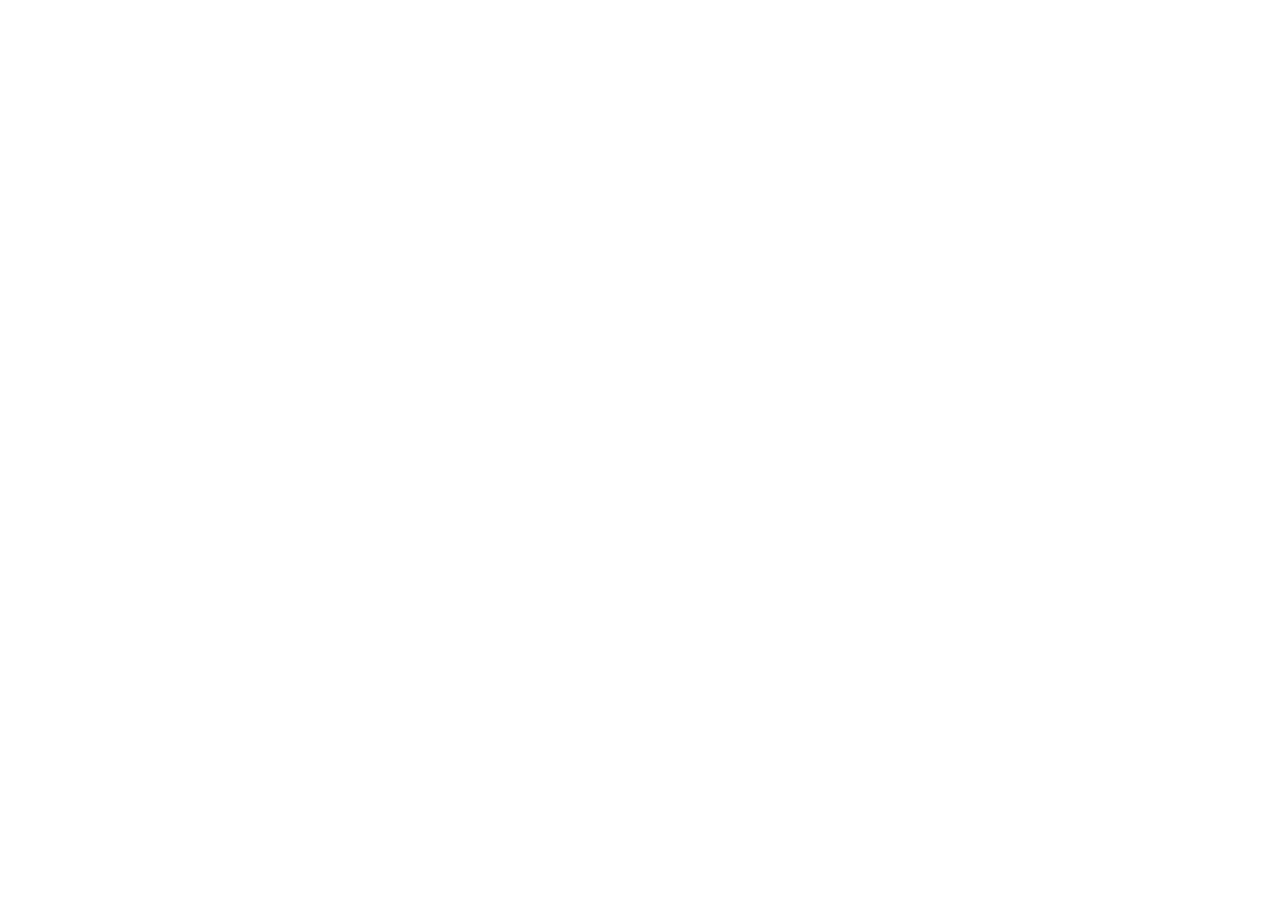
==== commit 3ef51977: "Add files via upload" ====
--- a/index.html
+++ b/index.html
@@ -1,58 +1,12 @@
 <!DOCTYPE html>
-<html>
+<html lang="en">
 <head>
     <meta charset="UTF-8">
     <meta name="viewport" content="width=device-width, initial-scale=1.0">
-    <title>Laundry Service</title>
+    <title>Compound Interest</title>
     <link rel="stylesheet" href="style.css">
 </head>
 <body>
-
-    <nav>
-        <h2 class="logo">Logo</h2>
-
-        <ul class="links">
-            <li>Home</li>
-            <li>Services</li>
-            <li>About Us</li>
-            <li>Contact Us</li>
-        </ul>
-
-        <button class="username">Username</button>
-        
-
-        <div class="menu-container">
-            <button class="menu-btn">☰</button>
-
-            <div class="menu-list">
-                <a href="#">Home</a>
-                <a href="#">Services</a>
-                <a href="#">About Us</a>
-                <a href="#">Contact Us</a>
-            </div>
-        </div>
-
-    </nav>
-
-    <div class="hero">
-        <div class="content">
-            <h1>
-                Revitalize Your Clothes with Expert
-                <span>Laundry Services!</span>
-            </h1>
-
-            <p>
-                From premium dry cleaning to swift wash and fold,
-                we deliver care and convenience.
-            </p>
-
-            <button>Book a service today!</button>
-        </div>
-
-        <div class="image">
-            <img src="https://encrypted-tbn0.gstatic.com/images?q=tbn:ANd9GcQFMHuHh0icDfjbWuQMFrKhML9YIeUyyS60_Q&s" alt="Laundry">
-        </div>
-    </div>
-
+    <script src="script.js"></script>
 </body>
 </html>
--- a/style.css
+++ b/style.css
@@ -1,225 +1,5 @@
 *{
     margin:0;
     padding:0;
-    box-sizing:border-box;
-}
-
-body{
-    padding:20px;
     
 }
-
-
-nav{
-    display:flex;
-    
-    justify-content:space-between;
-    align-items:center;
-    padding:15px 30px;
-    font-size: large;
-}
-
-.menu-container{
-    display:none;
-    position:relative;
-}
-
-.menu-btn{
-    border:none;
-    background:none;
-    font-size:25px;
-    cursor:pointer;
-}
-
-.menu-list{
-    display:none;
-    position:fixed;
-    top:40px;
-    right:0;
-    width:50%;
-    height: 100vh;
-    background:black;
-
-    flex-direction:column;
-    justify-content:center;
-    align-items: center;
-    gap: 10px;
-}
-
-.menu-list a{
-    color:white;
-    text-decoration:none;
-    padding:15px;
-}
-
-.links{
-    display:flex;
-    list-style:none;
-    gap:20px;
-}
-
-.username{
-    padding:8px 15px;
-    border:none;
-    background:#bce1f4;
-    border-radius:8px;
-}
-
-.hero{
-    display:flex;
-    justify-content:space-between;
-    align-items:center;
-    padding:80px 70px;
-    gap: 40px;
-}
-
-.content{
-    width:100%;
-}
-
-.content h1{
-    font-size:45px;
-}
-
-.content span{
-    color:#21a8ff;
-}
-
-.content p{
-    margin:15px 0;
-}
-
-.content button{
-    display: inline-block;
-    padding:12px 25px;
-    border:none;
-    background:#21a8ff;
-    color:white;
-    border-radius:10px;
-    font-size: 15px;
-    margin-top: 28px;
-    transition: 3sec;
-}
-
-.content button:hover{
-    transform: scale(1.3) rotate(-10deg);
-}
-
-.image img{
-    width:350px;
-    max-width: 100%;
-    padding-right: 10px;
-    animation: orbit 2s infinite ease-in-out;
-    transform-origin: center bottom;
-
-}
-
-
-
-@keyframes orbit {
-    
-    0%{
-        transform: translateX(0) ;
-    }
-
-    25% {
-        transform: translateY(-50px);
-    }
-
-    50% {
-        transform: translateX(50px);
-    }
-
-    75% {
-        transform: translateY(50px) ;
-    }
-    
-    100%{
-        transform: translateX(0);
-    }
-}
-
-
-
-@media (max-width: 768px){
-
-    .logo{
-        font-size:22px;
-    }
-
-    .links{
-        gap:15px;
-        font-size:14px;
-    }
-
-    .username{
-        font-size:12px;
-    }
-
-    .hero{
-        padding:40px 30px;
-    }
-
-    .content h1{
-        font-size:32px;
-    }
-
-    .content p{
-        font-size:14px;
-    }
-
-    .image img{
-        width:280px;
-    }
-}
-
-@media (max-width:600px){
-
-    .links{
-        display:none;
-    }
-
-    .menu-container{
-        display: block;
-    }
-
-    
-
-    .menu-btn:focus + .menu-list{
-        display:flex;
-        
-    }
-
-    .hero{
-        flex-direction:column;
-        align-items:flex-start;
-        padding:30px 20px;
-    }
-
-    .content{
-        width:100%;
-    }
-
-    .content h1{
-        font-size:26px;
-    }
-
-    .content p{
-        font-size:14px;
-    }
-
-    .content button{
-        width:auto;
-        font-size:14px;
-    }
-
-    .image{
-        width:100%;
-        display:flex;
-        justify-content:center;
-    }
-
-    .image img{
-        width:260px;
-    }
-}
